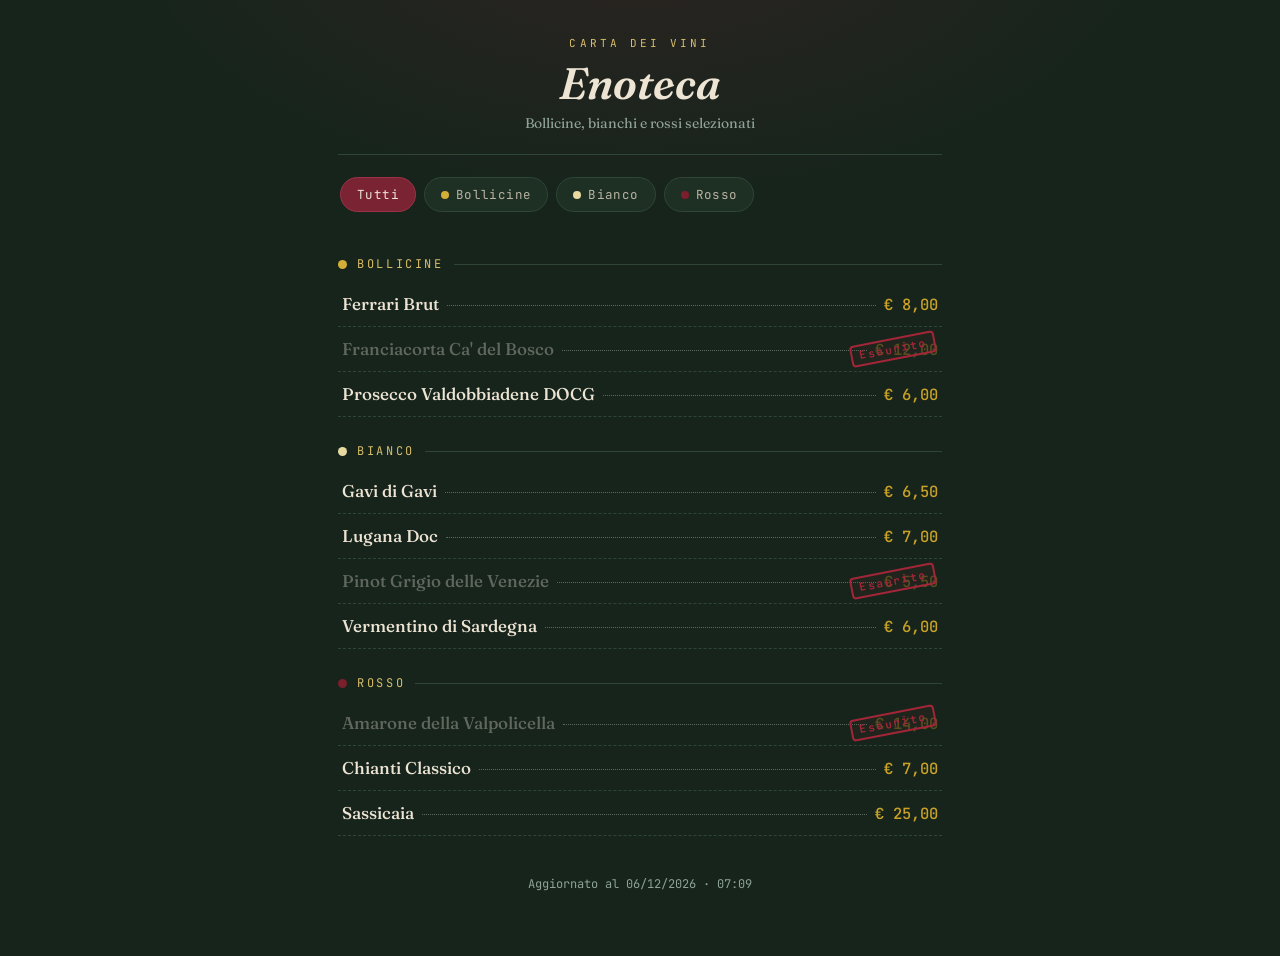
==== index.html @ 72add6be "Add files via upload" ====
<!DOCTYPE html>
<html lang="it">
<head>
<meta charset="UTF-8">
<meta name="viewport" content="width=device-width, initial-scale=1.0">
<title>Enoteca — Carta dei Vini</title>
<link rel="stylesheet" href="style.css">
</head>
<body>

<div class="wrap">

  <header class="site-header">
    <div class="eyebrow">Carta dei vini</div>
    <h1>Enoteca</h1>
    <p>Bollicine, bianchi e rossi selezionati</p>
  </header>

  <nav class="filters" id="filters"></nav>

  <main id="lista"></main>

  <footer class="site-footer">
    <span id="ultimo-aggiornamento"></span>
  </footer>

</div>

<script src="common.js"></script>
<script src="index.js"></script>
</body>
</html>
---- style.css ----
/* =========================================================
   Enoteca — sistema di design "vetro di bottiglia"
   ========================================================= */

@import url('https://fonts.googleapis.com/css2?family=Fraunces:ital,opsz,wght@0,9..144,400;0,9..144,600;0,9..144,700;1,9..144,500&family=JetBrains+Mono:wght@400;500;700&display=swap');

:root {
  --bg: #16241c;
  --bg-elevated: #1e2f24;
  --bg-elevated-2: #24382b;
  --line: #2f4636;
  --burgundy: #7a2333;
  --burgundy-bright: #9c3247;
  --gold: #c9a227;
  --gold-soft: #d8bd6a;
  --parchment: #ede4d3;
  --parchment-dim: #b9b3a2;
  --muted: #8fa396;
  --ink-red: #a32638;

  --dot-bianco: #e8d9a0;
  --dot-bollicine: #d4af37;
  --dot-rosso: #7a1f2b;

  --radius: 10px;
  --font-display: 'Fraunces', 'Iowan Old Style', serif;
  --font-mono: 'JetBrains Mono', 'Courier New', monospace;
}

* { box-sizing: border-box; }

html, body {
  margin: 0;
  padding: 0;
  background: var(--bg);
  color: var(--parchment);
  font-family: var(--font-display);
  -webkit-tap-highlight-color: transparent;
}

body {
  background-image:
    radial-gradient(ellipse 900px 500px at 50% -10%, rgba(122,35,51,0.25), transparent 60%);
  min-height: 100vh;
}

.wrap {
  max-width: 640px;
  margin: 0 auto;
  padding: 24px 18px 64px;
}

/* ---------- Header ---------- */
.site-header {
  text-align: center;
  padding: 12px 0 22px;
  border-bottom: 1px solid var(--line);
  margin-bottom: 18px;
}

.site-header .eyebrow {
  font-family: var(--font-mono);
  font-size: 11px;
  letter-spacing: 0.28em;
  text-transform: uppercase;
  color: var(--gold-soft);
}

.site-header h1 {
  font-family: var(--font-display);
  font-weight: 600;
  font-style: italic;
  font-size: clamp(32px, 9vw, 44px);
  margin: 6px 0 4px;
  color: var(--parchment);
}

.site-header p {
  color: var(--muted);
  font-size: 14px;
  margin: 0;
}

/* ---------- Filter pills (tipologia) ---------- */
.filters {
  display: flex;
  gap: 8px;
  overflow-x: auto;
  padding: 4px 2px 18px;
  scrollbar-width: none;
}
.filters::-webkit-scrollbar { display: none; }

.pill {
  flex: 0 0 auto;
  padding: 8px 16px;
  border-radius: 999px;
  border: 1px solid var(--line);
  background: var(--bg-elevated);
  color: var(--parchment-dim);
  font-family: var(--font-mono);
  font-size: 12.5px;
  letter-spacing: 0.03em;
  cursor: pointer;
  display: flex;
  align-items: center;
  gap: 7px;
  transition: background .15s ease, color .15s ease, border-color .15s ease;
}
.pill .dot { width: 8px; height: 8px; border-radius: 50%; flex: 0 0 auto; }
.pill.active {
  background: var(--burgundy);
  color: var(--parchment);
  border-color: var(--burgundy-bright);
}

/* ---------- Section group ---------- */
.group-title {
  display: flex;
  align-items: center;
  gap: 10px;
  margin: 26px 0 10px;
  color: var(--gold-soft);
  font-family: var(--font-mono);
  font-size: 12px;
  letter-spacing: 0.22em;
  text-transform: uppercase;
}
.group-title .dot { width: 9px; height: 9px; border-radius: 50%; }
.group-title::after {
  content: '';
  flex: 1;
  height: 1px;
  background: var(--line);
}

/* ---------- Wine row (dot-leader price list) ---------- */
.wine-row {
  position: relative;
  display: flex;
  align-items: baseline;
  gap: 8px;
  padding: 11px 4px;
  border-bottom: 1px dashed var(--line);
  overflow: hidden;
}

.wine-name {
  font-size: 17px;
  font-weight: 500;
  white-space: nowrap;
  color: var(--parchment);
}

.leader {
  flex: 1;
  border-bottom: 1px dotted var(--muted);
  transform: translateY(-4px);
  opacity: .55;
  min-width: 12px;
}

.wine-price {
  font-family: var(--font-mono);
  font-size: 15.5px;
  color: var(--gold);
  white-space: nowrap;
  font-weight: 500;
}

.wine-row.sold-out .wine-name,
.wine-row.sold-out .wine-price { opacity: .35; }

.stamp {
  position: absolute;
  right: 6px;
  top: 50%;
  transform: translateY(-50%) rotate(-11deg);
  border: 2px solid var(--ink-red);
  color: var(--ink-red);
  font-family: var(--font-mono);
  font-weight: 700;
  font-size: 11px;
  letter-spacing: 0.14em;
  padding: 2px 7px;
  border-radius: 4px;
  background: rgba(163, 38, 56, 0.06);
  pointer-events: none;
}

.empty-state {
  text-align: center;
  color: var(--muted);
  padding: 40px 10px;
  font-size: 14px;
}

/* ---------- Footer ---------- */
.site-footer {
  text-align: center;
  color: var(--muted);
  font-size: 12px;
  margin-top: 40px;
  font-family: var(--font-mono);
}
.site-footer a { color: var(--gold-soft); }

/* ---------- Forms / buttons (admin) ---------- */
.card {
  background: var(--bg-elevated);
  border: 1px solid var(--line);
  border-radius: var(--radius);
  padding: 16px;
}

label {
  display: block;
  font-family: var(--font-mono);
  font-size: 11px;
  letter-spacing: 0.08em;
  text-transform: uppercase;
  color: var(--parchment-dim);
  margin-bottom: 5px;
}

input, select {
  width: 100%;
  background: var(--bg-elevated-2);
  border: 1px solid var(--line);
  color: var(--parchment);
  border-radius: 8px;
  padding: 11px 12px;
  font-family: var(--font-display);
  font-size: 16px;
  margin-bottom: 14px;
}
input:focus, select:focus, button:focus {
  outline: 2px solid var(--gold);
  outline-offset: 1px;
}

button {
  font-family: var(--font-mono);
  font-size: 13px;
  letter-spacing: 0.04em;
  border: none;
  border-radius: 8px;
  padding: 11px 16px;
  cursor: pointer;
  transition: filter .12s ease, transform .05s ease;
}
button:active { transform: scale(0.97); }

.btn-primary { background: var(--burgundy); color: var(--parchment); width: 100%; }
.btn-primary:hover { filter: brightness(1.12); }

.btn-ghost {
  background: transparent;
  border: 1px solid var(--line);
  color: var(--parchment-dim);
}

.btn-danger { background: transparent; color: var(--ink-red); border: 1px solid var(--ink-red); }

.stepper {
  display: flex;
  align-items: center;
  gap: 10px;
}
.stepper button {
  width: 40px;
  height: 40px;
  font-size: 18px;
  font-weight: 700;
  background: var(--bg-elevated-2);
  color: var(--parchment);
  border: 1px solid var(--line);
}
.stepper .qty {
  font-family: var(--font-mono);
  font-size: 18px;
  min-width: 34px;
  text-align: center;
}

.toast {
  position: fixed;
  left: 50%;
  bottom: 24px;
  transform: translateX(-50%);
  background: var(--bg-elevated-2);
  border: 1px solid var(--gold);
  color: var(--parchment);
  padding: 10px 18px;
  border-radius: 999px;
  font-family: var(--font-mono);
  font-size: 12.5px;
  z-index: 50;
  opacity: 0;
  transition: opacity .25s ease;
  pointer-events: none;
}
.toast.show { opacity: 1; }

.gate {
  min-height: 100vh;
  display: flex;
  align-items: center;
  justify-content: center;
  padding: 24px;
}
.gate .card { width: 100%; max-width: 360px; }
.gate h2 {
  font-family: var(--font-display);
  font-style: italic;
  margin-top: 0;
}
.hint {
  color: var(--muted);
  font-size: 12.5px;
  line-height: 1.5;
  font-family: var(--font-mono);
}

.admin-header {
  display: flex;
  align-items: center;
  justify-content: space-between;
  margin-bottom: 18px;
}
.admin-header h1 {
  font-family: var(--font-display);
  font-style: italic;
  font-size: 26px;
  margin: 0;
}
.link-small {
  font-family: var(--font-mono);
  font-size: 12px;
  color: var(--muted);
  text-decoration: none;
  border: 1px solid var(--line);
  padding: 6px 10px;
  border-radius: 8px;
}

.wine-card {
  background: var(--bg-elevated);
  border: 1px solid var(--line);
  border-radius: var(--radius);
  padding: 14px;
  margin-bottom: 12px;
}
.wine-card-top {
  display: flex;
  align-items: center;
  justify-content: space-between;
  gap: 10px;
  margin-bottom: 10px;
}
.wine-card-title {
  display: flex;
  align-items: center;
  gap: 8px;
}
.wine-card-title .dot { width: 9px; height: 9px; border-radius: 50%; flex: 0 0 auto; }
.wine-card-title span { font-size: 16.5px; }
.wine-card-price {
  font-family: var(--font-mono);
  color: var(--gold);
  font-size: 15px;
}
.wine-card-bottom {
  display: flex;
  align-items: center;
  justify-content: space-between;
}
.badge-esaurito {
  font-family: var(--font-mono);
  font-size: 10.5px;
  letter-spacing: .1em;
  color: var(--ink-red);
  border: 1px solid var(--ink-red);
  padding: 2px 7px;
  border-radius: 4px;
}

.fab {
  position: fixed;
  right: 20px;
  bottom: 24px;
  width: 56px;
  height: 56px;
  border-radius: 50%;
  background: var(--burgundy);
  color: var(--parchment);
  font-size: 28px;
  display: flex;
  align-items: center;
  justify-content: center;
  box-shadow: 0 6px 18px rgba(0,0,0,0.4);
  z-index: 40;
}

.sheet-backdrop {
  position: fixed;
  inset: 0;
  background: rgba(0,0,0,0.55);
  display: none;
  align-items: flex-end;
  z-index: 60;
}
.sheet-backdrop.open { display: flex; }
.sheet {
  background: var(--bg-elevated);
  border-top: 1px solid var(--line);
  border-radius: 16px 16px 0 0;
  padding: 20px 18px calc(20px + env(safe-area-inset-bottom));
  width: 100%;
  max-height: 85vh;
  overflow-y: auto;
}
.sheet h3 {
  font-family: var(--font-display);
  font-style: italic;
  margin-top: 0;
}

.row-2 { display: flex; gap: 10px; }
.row-2 > * { flex: 1; }

@media (prefers-reduced-motion: reduce) {
  * { transition: none !important; }
}
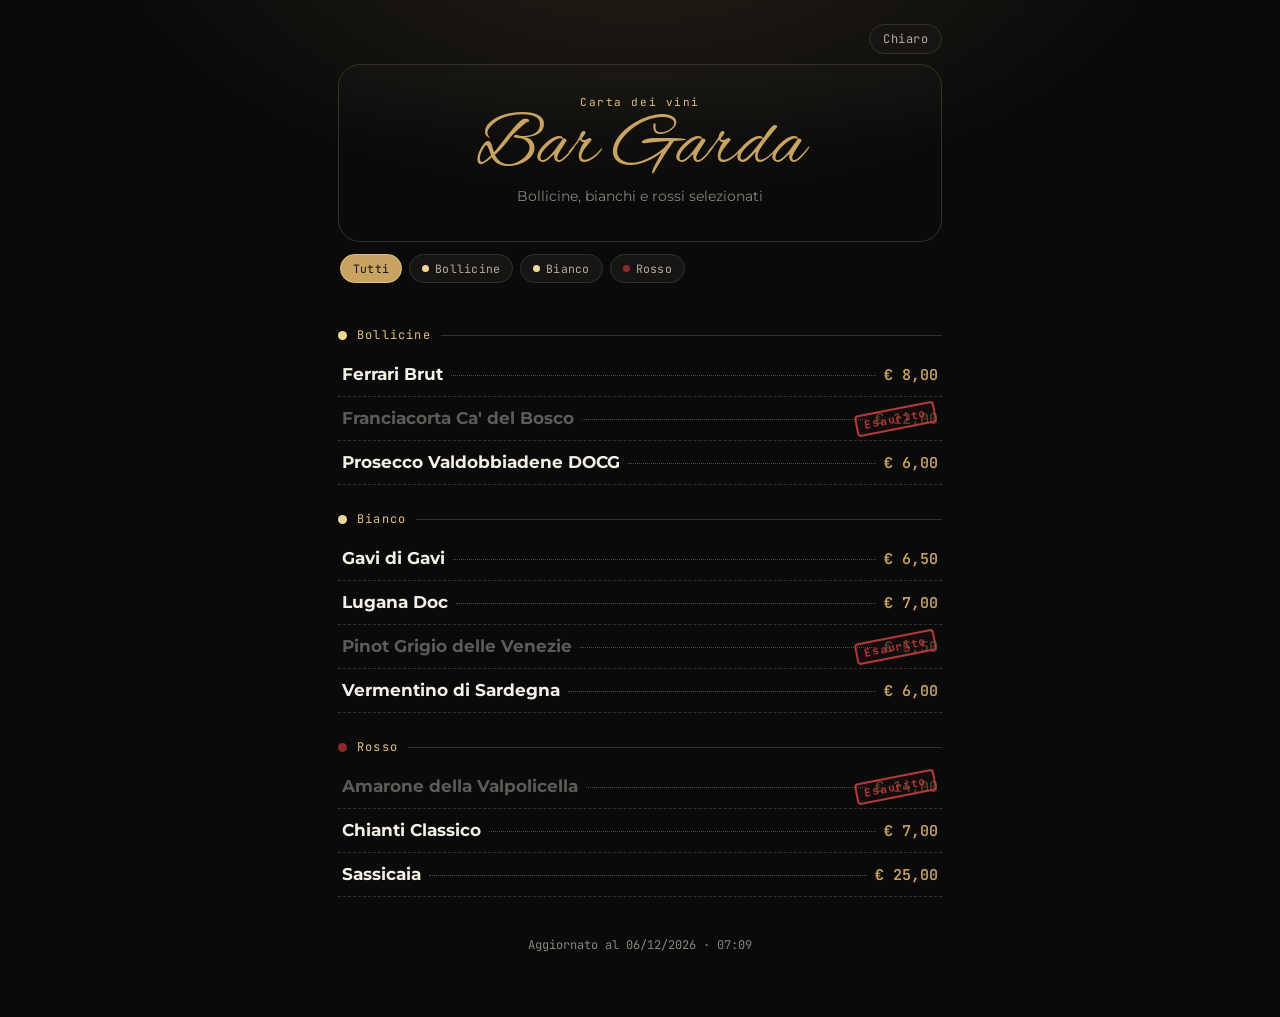
==== commit 4c99c097: "Add files via upload" ====
--- a/index.html
+++ b/index.html
@@ -3,18 +3,24 @@
 <head>
 <meta charset="UTF-8">
 <meta name="viewport" content="width=device-width, initial-scale=1.0">
-<title>Enoteca — Carta dei Vini</title>
+<title>Bar Garda — Carta dei Vini</title>
 <link rel="stylesheet" href="style.css">
 </head>
 <body>
 
 <div class="wrap">
 
-  <header class="site-header">
-    <div class="eyebrow">Carta dei vini</div>
-    <h1>Enoteca</h1>
-    <p>Bollicine, bianchi e rossi selezionati</p>
-  </header>
+  <div class="header-top">
+    <button class="theme-toggle" id="btn-tema">Chiaro</button>
+  </div>
+
+  <div class="menu-frame">
+    <header class="site-header" style="border-bottom:none; padding-bottom:0;">
+      <div class="eyebrow">Carta dei vini</div>
+      <h1>Bar Garda</h1>
+      <p>Bollicine, bianchi e rossi selezionati</p>
+    </header>
+  </div>
 
   <nav class="filters" id="filters"></nav>
 
--- a/style.css
+++ b/style.css
@@ -1,30 +1,48 @@
 /* =========================================================
-   Enoteca — sistema di design "vetro di bottiglia"
+   Bar Garda — sistema di design ispirato al menu Vinicola23
    ========================================================= */
 
-@import url('https://fonts.googleapis.com/css2?family=Fraunces:ital,opsz,wght@0,9..144,400;0,9..144,600;0,9..144,700;1,9..144,500&family=JetBrains+Mono:wght@400;500;700&display=swap');
+@import url('https://fonts.googleapis.com/css2?family=Alex+Brush&family=Montserrat:wght@400;500;600;700;800&family=JetBrains+Mono:wght@400;500;700&display=swap');
 
 :root {
-  --bg: #16241c;
-  --bg-elevated: #1e2f24;
-  --bg-elevated-2: #24382b;
-  --line: #2f4636;
-  --burgundy: #7a2333;
-  --burgundy-bright: #9c3247;
-  --gold: #c9a227;
-  --gold-soft: #d8bd6a;
-  --parchment: #ede4d3;
-  --parchment-dim: #b9b3a2;
-  --muted: #8fa396;
+  --bg: #0a0a0a;
+  --bg-elevated: #161513;
+  --bg-elevated-2: #1f1e1a;
+  --line: #333029;
+  --gold: #c9a361;
+  --gold-soft: #e0c07f;
+  --parchment: #f5f1e8;
+  --parchment-dim: #b3ada0;
+  --muted: #8a857a;
+  --ink-red: #b23a3a;
+
+  --dot-bianco: #e8d9a0;
+  --dot-bollicine: #f0d78c;
+  --dot-rosso: #8a2a2a;
+
+  --radius: 10px;
+  --font-script: 'Alex Brush', cursive;
+  --font-sans: 'Montserrat', sans-serif;
+  --font-mono: 'JetBrains Mono', 'Courier New', monospace;
+}
+
+/* Tema chiaro: sovrascrive le variabili quando <html data-theme="light"> */
+[data-theme="light"] {
+  --bg: #faf7f0;
+  --bg-elevated: #ffffff;
+  --bg-elevated-2: #f1ece0;
+  --line: #ddd6c4;
+  --gold: #8a6414;
+  --gold-soft: #6f5312;
+  --parchment: #201d16;
+  --parchment-dim: #63594a;
+  --muted: #7a715f;
   --ink-red: #a32638;
-
-  --dot-bianco: #e8d9a0;
-  --dot-bollicine: #d4af37;
-  --dot-rosso: #7a1f2b;
-
-  --radius: 10px;
-  --font-display: 'Fraunces', 'Iowan Old Style', serif;
-  --font-mono: 'JetBrains Mono', 'Courier New', monospace;
+}
+
+[data-theme="light"] body {
+  background-image:
+    radial-gradient(ellipse 900px 500px at 50% -10%, rgba(201,163,97,0.10), transparent 60%);
 }
 
 * { box-sizing: border-box; }
@@ -34,13 +52,34 @@
   padding: 0;
   background: var(--bg);
   color: var(--parchment);
-  font-family: var(--font-display);
+  font-family: var(--font-sans);
   -webkit-tap-highlight-color: transparent;
+  transition: background .2s ease, color .2s ease;
+}
+
+.header-top {
+  display: flex;
+  justify-content: flex-end;
+}
+
+.theme-toggle {
+  background: var(--bg-elevated);
+  border: 1px solid var(--line);
+  color: var(--parchment-dim);
+  border-radius: 999px;
+  padding: 6px 13px;
+  font-family: var(--font-mono);
+  font-size: 12px;
+  cursor: pointer;
+  display: inline-flex;
+  align-items: center;
+  gap: 6px;
+  margin-bottom: 10px;
 }
 
 body {
   background-image:
-    radial-gradient(ellipse 900px 500px at 50% -10%, rgba(122,35,51,0.25), transparent 60%);
+    radial-gradient(ellipse 900px 500px at 50% -10%, rgba(201,163,97,0.14), transparent 60%);
   min-height: 100vh;
 }
 
@@ -50,10 +89,19 @@
   padding: 24px 18px 64px;
 }
 
+/* ---------- Cornice ---------- */
+.menu-frame {
+  border: 1px solid var(--line);
+  border-radius: 22px;
+  padding: 26px 16px 18px;
+  margin-bottom: 8px;
+  background: linear-gradient(180deg, rgba(255,255,255,0.02), transparent 45%);
+}
+
 /* ---------- Header ---------- */
 .site-header {
   text-align: center;
-  padding: 12px 0 22px;
+  padding: 4px 0 22px;
   border-bottom: 1px solid var(--line);
   margin-bottom: 18px;
 }
@@ -61,18 +109,17 @@
 .site-header .eyebrow {
   font-family: var(--font-mono);
   font-size: 11px;
-  letter-spacing: 0.28em;
-  text-transform: uppercase;
+  letter-spacing: 0.14em;
   color: var(--gold-soft);
 }
 
 .site-header h1 {
-  font-family: var(--font-display);
-  font-weight: 600;
-  font-style: italic;
-  font-size: clamp(32px, 9vw, 44px);
-  margin: 6px 0 4px;
-  color: var(--parchment);
+  font-family: var(--font-script);
+  font-weight: 400;
+  font-size: clamp(48px, 15vw, 76px);
+  margin: 0 0 2px;
+  color: var(--gold);
+  line-height: 1;
 }
 
 .site-header p {
@@ -84,34 +131,32 @@
 /* ---------- Filter pills (tipologia) ---------- */
 .filters {
   display: flex;
-  gap: 8px;
-  overflow-x: auto;
+  flex-wrap: wrap;
+  gap: 7px;
   padding: 4px 2px 18px;
-  scrollbar-width: none;
-}
-.filters::-webkit-scrollbar { display: none; }
+}
 
 .pill {
   flex: 0 0 auto;
-  padding: 8px 16px;
+  padding: 6px 12px;
   border-radius: 999px;
   border: 1px solid var(--line);
   background: var(--bg-elevated);
   color: var(--parchment-dim);
   font-family: var(--font-mono);
-  font-size: 12.5px;
-  letter-spacing: 0.03em;
+  font-size: 11.5px;
+  letter-spacing: 0.02em;
   cursor: pointer;
   display: flex;
   align-items: center;
-  gap: 7px;
+  gap: 6px;
   transition: background .15s ease, color .15s ease, border-color .15s ease;
 }
-.pill .dot { width: 8px; height: 8px; border-radius: 50%; flex: 0 0 auto; }
+.pill .dot { width: 7px; height: 7px; border-radius: 50%; flex: 0 0 auto; }
 .pill.active {
-  background: var(--burgundy);
-  color: var(--parchment);
-  border-color: var(--burgundy-bright);
+  background: var(--gold);
+  color: #14120d;
+  border-color: var(--gold-soft);
 }
 
 /* ---------- Section group ---------- */
@@ -123,8 +168,7 @@
   color: var(--gold-soft);
   font-family: var(--font-mono);
   font-size: 12px;
-  letter-spacing: 0.22em;
-  text-transform: uppercase;
+  letter-spacing: 0.1em;
 }
 .group-title .dot { width: 9px; height: 9px; border-radius: 50%; }
 .group-title::after {
@@ -146,8 +190,8 @@
 }
 
 .wine-name {
-  font-size: 17px;
-  font-weight: 500;
+  font-size: 16.5px;
+  font-weight: 700;
   white-space: nowrap;
   color: var(--parchment);
 }
@@ -162,10 +206,10 @@
 
 .wine-price {
   font-family: var(--font-mono);
-  font-size: 15.5px;
+  font-size: 15px;
   color: var(--gold);
   white-space: nowrap;
-  font-weight: 500;
+  font-weight: 600;
 }
 
 .wine-row.sold-out .wine-name,
@@ -181,10 +225,10 @@
   font-family: var(--font-mono);
   font-weight: 700;
   font-size: 11px;
-  letter-spacing: 0.14em;
+  letter-spacing: 0.08em;
   padding: 2px 7px;
   border-radius: 4px;
-  background: rgba(163, 38, 56, 0.06);
+  background: rgba(178, 58, 58, 0.06);
   pointer-events: none;
 }
 
@@ -217,8 +261,7 @@
   display: block;
   font-family: var(--font-mono);
   font-size: 11px;
-  letter-spacing: 0.08em;
-  text-transform: uppercase;
+  letter-spacing: 0.04em;
   color: var(--parchment-dim);
   margin-bottom: 5px;
 }
@@ -230,7 +273,7 @@
   color: var(--parchment);
   border-radius: 8px;
   padding: 11px 12px;
-  font-family: var(--font-display);
+  font-family: var(--font-sans);
   font-size: 16px;
   margin-bottom: 14px;
 }
@@ -251,8 +294,8 @@
 }
 button:active { transform: scale(0.97); }
 
-.btn-primary { background: var(--burgundy); color: var(--parchment); width: 100%; }
-.btn-primary:hover { filter: brightness(1.12); }
+.btn-primary { background: var(--gold); color: #14120d; font-weight: 700; width: 100%; }
+.btn-primary:hover { filter: brightness(1.08); }
 
 .btn-ghost {
   background: transparent;
@@ -309,12 +352,15 @@
   justify-content: center;
   padding: 24px;
 }
-.gate .card { width: 100%; max-width: 360px; }
+.gate .card { width: 100%; max-width: 360px; text-align: center; }
 .gate h2 {
-  font-family: var(--font-display);
-  font-style: italic;
-  margin-top: 0;
-}
+  font-family: var(--font-script);
+  font-weight: 400;
+  font-size: 34px;
+  color: var(--gold);
+  margin: 0 0 12px;
+}
+.gate label, .gate input, .gate .hint, .gate button { text-align: left; }
 .hint {
   color: var(--muted);
   font-size: 12.5px;
@@ -329,9 +375,10 @@
   margin-bottom: 18px;
 }
 .admin-header h1 {
-  font-family: var(--font-display);
-  font-style: italic;
-  font-size: 26px;
+  font-family: var(--font-script);
+  font-weight: 400;
+  font-size: 40px;
+  color: var(--gold);
   margin: 0;
 }
 .link-small {
@@ -364,11 +411,12 @@
   gap: 8px;
 }
 .wine-card-title .dot { width: 9px; height: 9px; border-radius: 50%; flex: 0 0 auto; }
-.wine-card-title span { font-size: 16.5px; }
+.wine-card-title span { font-size: 16px; font-weight: 700; }
 .wine-card-price {
   font-family: var(--font-mono);
   color: var(--gold);
   font-size: 15px;
+  font-weight: 600;
 }
 .wine-card-bottom {
   display: flex;
@@ -378,7 +426,7 @@
 .badge-esaurito {
   font-family: var(--font-mono);
   font-size: 10.5px;
-  letter-spacing: .1em;
+  letter-spacing: .05em;
   color: var(--ink-red);
   border: 1px solid var(--ink-red);
   padding: 2px 7px;
@@ -392,20 +440,20 @@
   width: 56px;
   height: 56px;
   border-radius: 50%;
-  background: var(--burgundy);
-  color: var(--parchment);
+  background: var(--gold);
+  color: #14120d;
   font-size: 28px;
   display: flex;
   align-items: center;
   justify-content: center;
-  box-shadow: 0 6px 18px rgba(0,0,0,0.4);
+  box-shadow: 0 6px 18px rgba(0,0,0,0.5);
   z-index: 40;
 }
 
 .sheet-backdrop {
   position: fixed;
   inset: 0;
-  background: rgba(0,0,0,0.55);
+  background: rgba(0,0,0,0.6);
   display: none;
   align-items: flex-end;
   z-index: 60;
@@ -421,14 +469,81 @@
   overflow-y: auto;
 }
 .sheet h3 {
-  font-family: var(--font-display);
-  font-style: italic;
-  margin-top: 0;
+  font-family: var(--font-script);
+  font-weight: 400;
+  font-size: 30px;
+  color: var(--gold);
+  margin: 0 0 12px;
 }
 
 .row-2 { display: flex; gap: 10px; }
 .row-2 > * { flex: 1; }
 
+.print-buttons {
+  display: flex;
+  gap: 10px;
+  margin: 16px 0 22px;
+}
+.print-buttons button {
+  flex: 1;
+  background: var(--bg-elevated);
+  border: 1px solid var(--line);
+  color: var(--parchment-dim);
+}
+
+/* Area usata solo in stampa/PDF, invisibile a schermo */
+#print-area { display: none; }
+
+@media print {
+  body * { visibility: hidden; }
+  #print-area, #print-area * { visibility: visible; }
+  #print-area {
+    display: block;
+    position: absolute;
+    top: 0; left: 0;
+    width: 100%;
+    background: #fff;
+    color: #201a12;
+  }
+  #print-area .print-title {
+    font-family: var(--font-script);
+    font-weight: 400;
+    font-size: 32px;
+    color: #8a6414;
+    text-align: center;
+    margin-bottom: 4px;
+  }
+  #print-area .print-sub {
+    text-align: center;
+    font-family: var(--font-mono);
+    font-size: 11px;
+    color: #6b6151;
+    margin-bottom: 18px;
+  }
+  #print-area .print-group {
+    font-family: var(--font-mono);
+    font-size: 11px;
+    letter-spacing: 0.1em;
+    margin: 16px 0 6px;
+    border-bottom: 1px solid #ccc2a8;
+    padding-bottom: 3px;
+  }
+  #print-area .print-row {
+    display: flex;
+    justify-content: space-between;
+    font-size: 13px;
+    padding: 3px 0;
+    font-weight: 600;
+  }
+  #print-area .print-row .qty {
+    color: #6b6151;
+    font-family: var(--font-mono);
+    font-size: 11.5px;
+    margin-left: 8px;
+    font-weight: 400;
+  }
+}
+
 @media (prefers-reduced-motion: reduce) {
   * { transition: none !important; }
 }
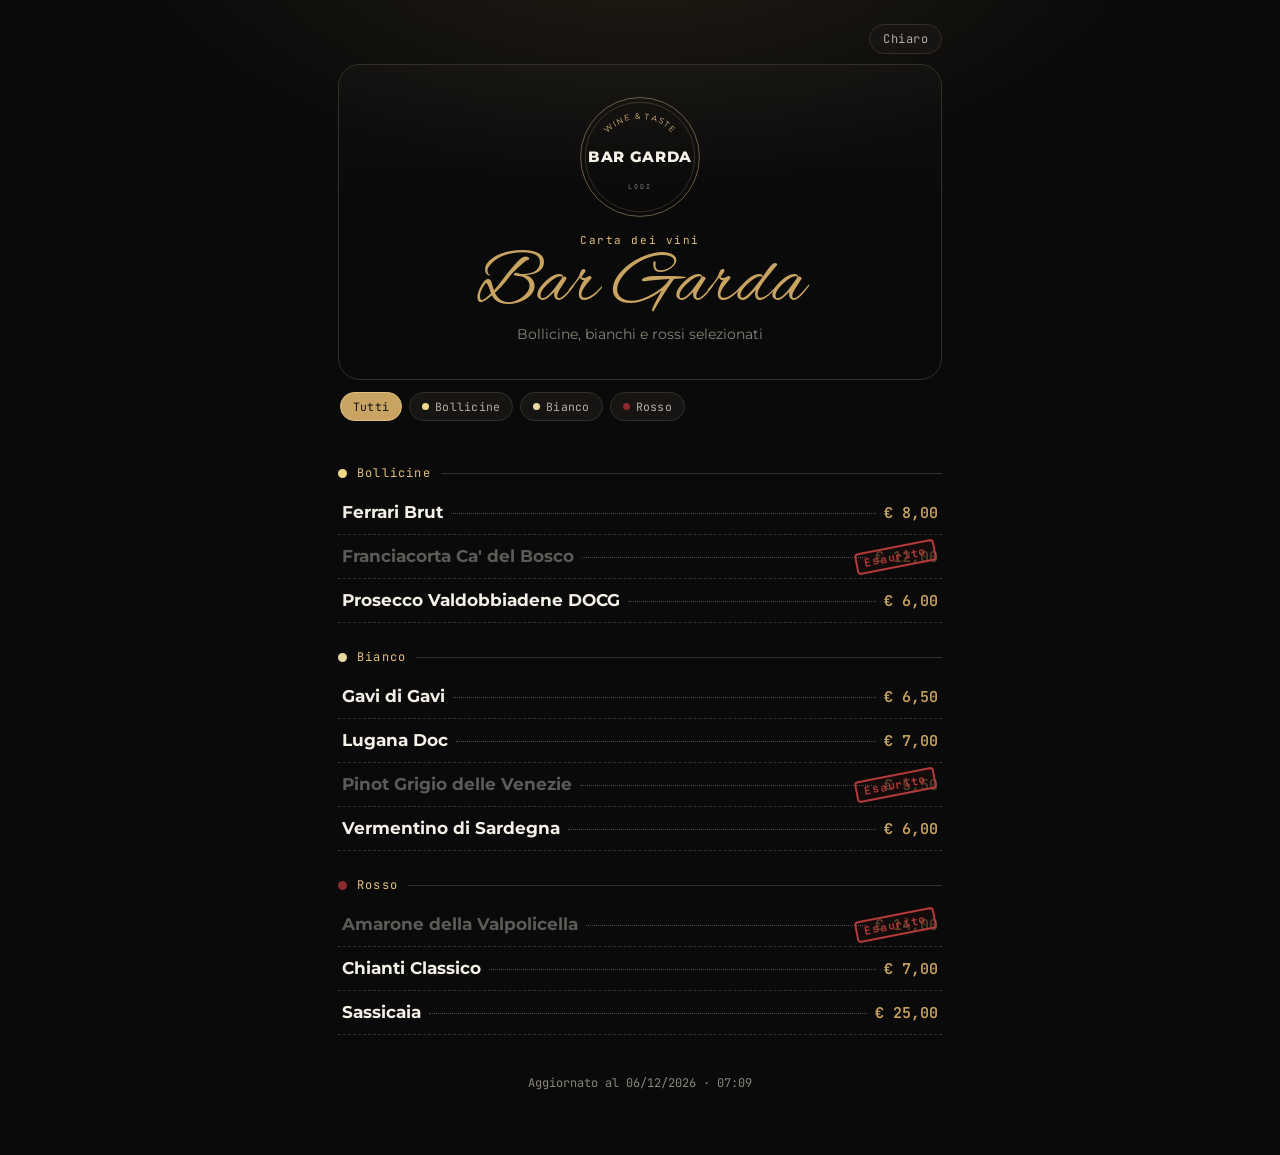
==== commit 1730f4f6: "Add files via upload" ====
--- a/index.html
+++ b/index.html
@@ -15,6 +15,17 @@
   </div>
 
   <div class="menu-frame">
+    <svg class="brand-badge" viewBox="0 0 200 200" aria-hidden="true">
+      <circle cx="100" cy="100" r="90" fill="none" stroke="var(--gold-soft)" stroke-width="1.2" opacity="0.55"/>
+      <circle cx="100" cy="100" r="83" fill="none" stroke="var(--gold-soft)" stroke-width="1" opacity="0.3"/>
+      <path id="arcoAlto" d="M 34,108 a 66,66 0 1 1 132,0" fill="none"/>
+      <text font-family="var(--font-sans)" font-size="12" letter-spacing="2" fill="var(--gold-soft)">
+        <textPath href="#arcoAlto" startOffset="50%" text-anchor="middle">WINE &amp; TASTE</textPath>
+      </text>
+      <text x="100" y="108" text-anchor="middle" font-family="var(--font-sans)" font-weight="800" font-size="22" letter-spacing="1" fill="var(--parchment)">BAR GARDA</text>
+      <text x="100" y="148" text-anchor="middle" font-family="var(--font-mono)" font-size="10" letter-spacing="3" fill="var(--muted)">LODI</text>
+    </svg>
+
     <header class="site-header" style="border-bottom:none; padding-bottom:0;">
       <div class="eyebrow">Carta dei vini</div>
       <h1>Bar Garda</h1>
--- a/style.css
+++ b/style.css
@@ -89,13 +89,20 @@
   padding: 24px 18px 64px;
 }
 
-/* ---------- Cornice ---------- */
+/* ---------- Cornice ed emblema ---------- */
 .menu-frame {
   border: 1px solid var(--line);
   border-radius: 22px;
   padding: 26px 16px 18px;
   margin-bottom: 8px;
   background: linear-gradient(180deg, rgba(255,255,255,0.02), transparent 45%);
+}
+
+.brand-badge {
+  display: block;
+  width: 132px;
+  height: 132px;
+  margin: 0 auto 6px;
 }
 
 /* ---------- Header ---------- */
@@ -353,6 +360,7 @@
   padding: 24px;
 }
 .gate .card { width: 100%; max-width: 360px; text-align: center; }
+.gate .brand-badge { width: 92px; height: 92px; }
 .gate h2 {
   font-family: var(--font-script);
   font-weight: 400;
